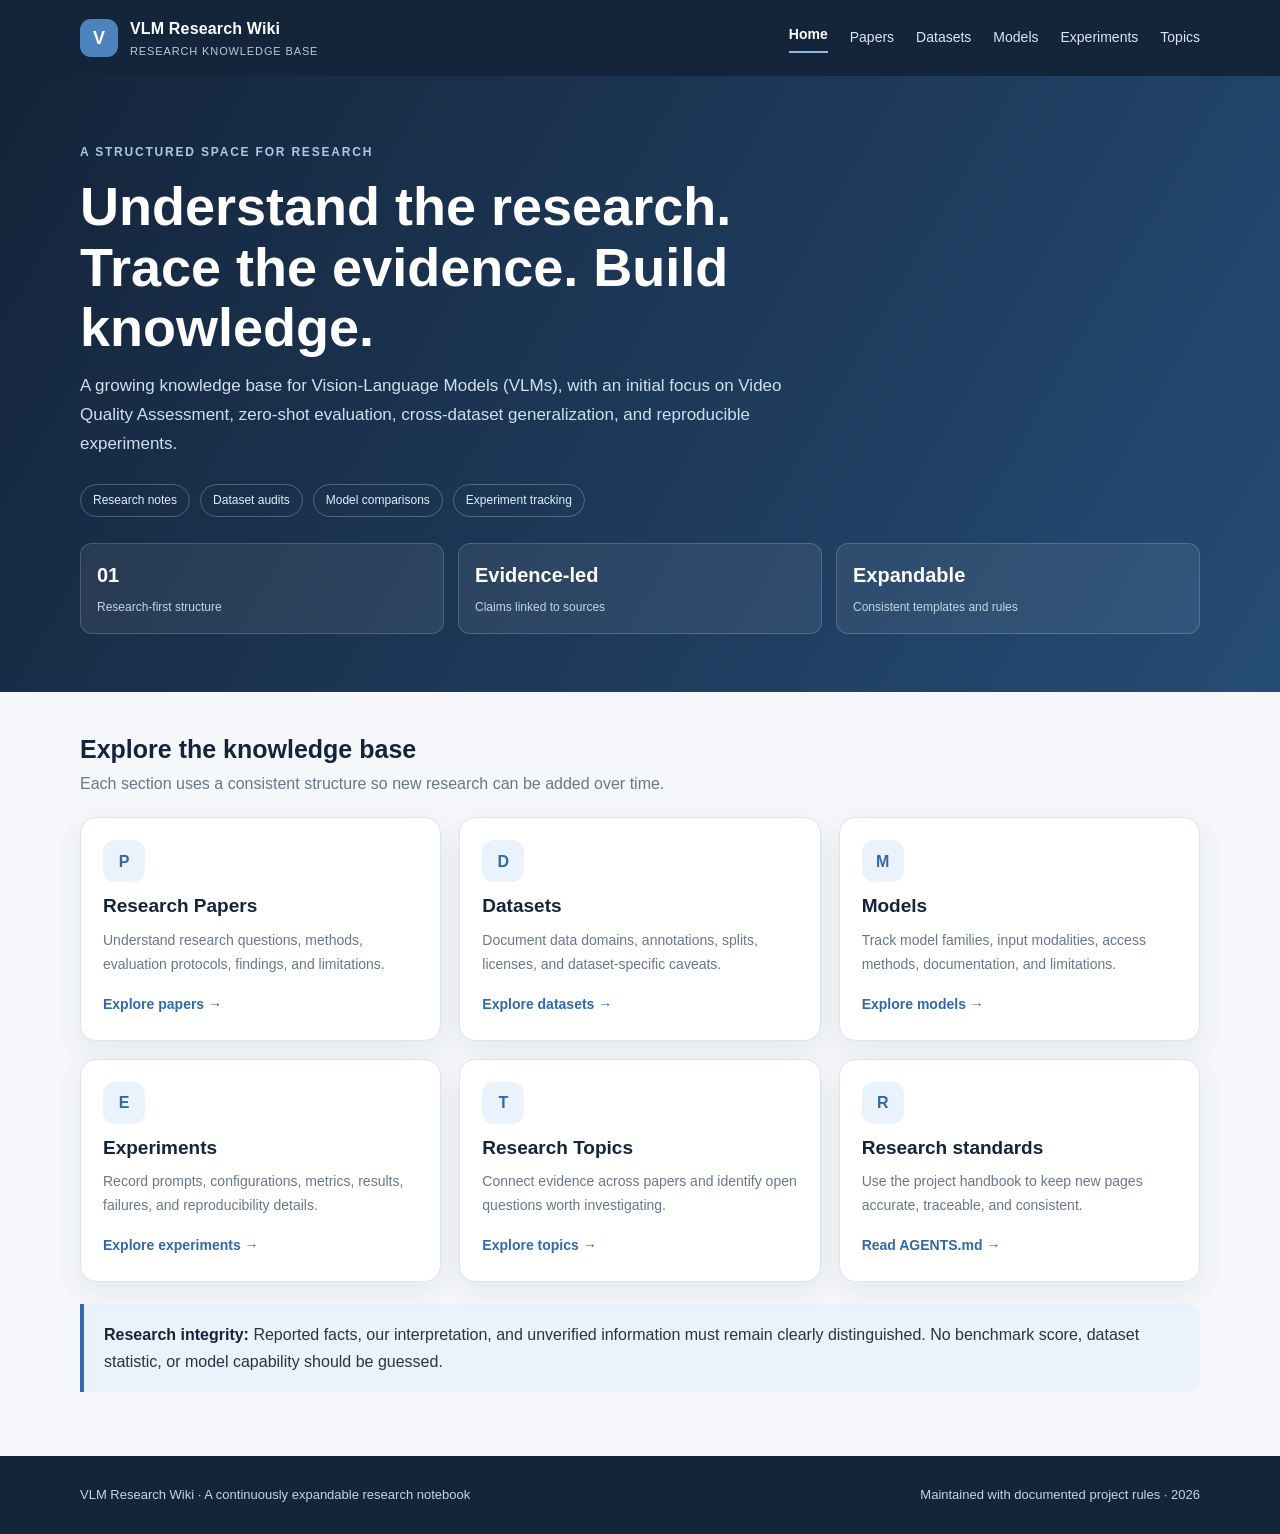
==== index.html @ b220627e "Initial commit: 上傳專案初始檔案" ====
<!doctype html>
<html lang="en">
<head>
  <meta charset="utf-8"><meta name="viewport" content="width=device-width, initial-scale=1">
  <meta name="description" content="A structured research knowledge base for Vision-Language Models, Video Quality Assessment, datasets, models, and reproducible experiments.">
  <title>VLM Research Wiki | Research Knowledge Base</title><link rel="stylesheet" href="assets/css/style.css"><script defer src="assets/js/main.js"></script>
</head>
<body>
<header class="site-header"><div class="container topbar">
  <a class="brand" href="index.html"><span class="brand-mark">V</span><span>VLM Research Wiki<small>Research knowledge base</small></span></a>
  <button class="menu-toggle" aria-expanded="false" aria-label="Toggle navigation">Menu</button>
  <nav class="nav" aria-label="Main navigation"><a href="index.html" aria-current="page">Home</a><a href="papers/index.html">Papers</a><a href="datasets/index.html">Datasets</a><a href="models/index.html">Models</a><a href="experiments/index.html">Experiments</a><a href="topics/index.html">Topics</a></nav>
</div></header>
<main>
<section class="hero"><div class="container"><div class="eyebrow">A structured space for research</div><h1>Understand the research.<br>Trace the evidence. Build knowledge.</h1><p>A growing knowledge base for Vision-Language Models (VLMs), with an initial focus on Video Quality Assessment, zero-shot evaluation, cross-dataset generalization, and reproducible experiments.</p><div class="hero-meta"><span class="pill">Research notes</span><span class="pill">Dataset audits</span><span class="pill">Model comparisons</span><span class="pill">Experiment tracking</span></div><div class="stat-row"><div class="stat"><strong>01</strong><span>Research-first structure</span></div><div class="stat"><strong>Evidence-led</strong><span>Claims linked to sources</span></div><div class="stat"><strong>Expandable</strong><span>Consistent templates and rules</span></div></div></div></section>
<section class="section"><div class="container"><div class="section-head"><div><h2>Explore the knowledge base</h2><p>Each section uses a consistent structure so new research can be added over time.</p></div></div><div class="grid">
<article class="card"><div class="card-icon">P</div><h3>Research Papers</h3><p>Understand research questions, methods, evaluation protocols, findings, and limitations.</p><a class="card-link" href="papers/index.html">Explore papers →</a></article>
<article class="card"><div class="card-icon">D</div><h3>Datasets</h3><p>Document data domains, annotations, splits, licenses, and dataset-specific caveats.</p><a class="card-link" href="datasets/index.html">Explore datasets →</a></article>
<article class="card"><div class="card-icon">M</div><h3>Models</h3><p>Track model families, input modalities, access methods, documentation, and limitations.</p><a class="card-link" href="models/index.html">Explore models →</a></article>
<article class="card"><div class="card-icon">E</div><h3>Experiments</h3><p>Record prompts, configurations, metrics, results, failures, and reproducibility details.</p><a class="card-link" href="experiments/index.html">Explore experiments →</a></article>
<article class="card"><div class="card-icon">T</div><h3>Research Topics</h3><p>Connect evidence across papers and identify open questions worth investigating.</p><a class="card-link" href="topics/index.html">Explore topics →</a></article>
<article class="card"><div class="card-icon">R</div><h3>Research standards</h3><p>Use the project handbook to keep new pages accurate, traceable, and consistent.</p><a class="card-link" href="AGENTS.md">Read AGENTS.md →</a></article>
</div><div class="callout"><strong>Research integrity:</strong> Reported facts, our interpretation, and unverified information must remain clearly distinguished. No benchmark score, dataset statistic, or model capability should be guessed.</div></div></section>
</main>
<footer class="site-footer"><div class="container footer-inner"><span>VLM Research Wiki · A continuously expandable research notebook</span><span>Maintained with documented project rules · <span data-year></span></span></div></footer>
</body></html>
---- assets/css/style.css ----
:root{--navy:#14243a;--navy-2:#203a59;--blue:#3269a8;--blue-soft:#eaf2fb;--ink:#263445;--muted:#687789;--line:#dce4ec;--bg:#f5f7fa;--white:#fff;--green:#237a62;--shadow:0 10px 28px rgba(20,36,58,.07);--radius:16px;--max:1120px}
*{box-sizing:border-box}html{scroll-behavior:smooth}body{margin:0;background:var(--bg);color:var(--ink);font:16px/1.7 Inter,-apple-system,BlinkMacSystemFont,"Segoe UI",sans-serif}a{color:var(--blue);text-decoration:none}a:hover{text-decoration:underline}a:focus-visible,button:focus-visible{outline:3px solid #f0b44d;outline-offset:3px}.container{width:min(var(--max),calc(100% - 40px));margin:auto}.site-header{background:var(--navy);color:white}.topbar{min-height:76px;display:flex;align-items:center;justify-content:space-between;gap:24px}.brand{display:flex;align-items:center;gap:12px;color:white;font-weight:750;letter-spacing:.01em}.brand-mark{width:38px;height:38px;border-radius:11px;background:#4d83bd;display:grid;place-items:center;font-size:18px}.brand small{display:block;color:#b9c9da;font-size:11px;font-weight:500;letter-spacing:.08em;text-transform:uppercase}.nav{display:flex;gap:22px;align-items:center;flex-wrap:wrap}.nav a{color:#dce7f2;font-size:14px}.nav a[aria-current=page]{color:white;font-weight:750;border-bottom:2px solid #8db9e8;padding-bottom:5px}.hero{padding:66px 0 58px;background:linear-gradient(120deg,#14243a,#254c75);color:white}.eyebrow{font-size:12px;letter-spacing:.15em;text-transform:uppercase;color:#a9c9e9;font-weight:750}.hero h1{font-size:clamp(34px,5vw,54px);line-height:1.12;max-width:780px;margin:14px 0}.hero p{color:#d2dfeb;max-width:720px;font-size:17px;margin:0}.hero-meta{display:flex;gap:10px;flex-wrap:wrap;margin-top:26px}.pill{border:1px solid rgba(255,255,255,.25);border-radius:999px;padding:5px 12px;color:#e4edf6;font-size:12px}.section{padding:42px 0}.section-head{display:flex;justify-content:space-between;align-items:end;gap:20px;margin-bottom:20px}.section-head h2{font-size:25px;line-height:1.25;margin:0;color:var(--navy)}.section-head p{margin:5px 0 0;color:var(--muted)}.grid{display:grid;grid-template-columns:repeat(3,minmax(0,1fr));gap:18px}.card{background:var(--white);border:1px solid var(--line);border-radius:var(--radius);padding:22px;box-shadow:var(--shadow)}.card h3{margin:8px 0 6px;color:var(--navy);font-size:19px}.card p{margin:0;color:var(--muted);font-size:14px}.card-icon{width:42px;height:42px;border-radius:12px;background:var(--blue-soft);color:var(--blue);display:grid;place-items:center;font-weight:800}.card-link{display:inline-block;margin-top:17px;font-size:14px;font-weight:700}.stat-row{display:grid;grid-template-columns:repeat(3,1fr);gap:14px;margin-top:26px}.stat{border:1px solid rgba(255,255,255,.17);background:rgba(255,255,255,.07);padding:14px 16px;border-radius:12px}.stat strong{display:block;font-size:20px;color:white}.stat span{font-size:12px;color:#c5d5e5}.callout{border-left:4px solid var(--blue);background:var(--blue-soft);padding:17px 20px;border-radius:0 12px 12px 0;margin:22px 0}.callout strong{color:var(--navy)}.page-hero{padding:42px 0 30px;background:#eaf0f6;border-bottom:1px solid var(--line)}.breadcrumb{font-size:13px;color:var(--muted);margin-bottom:10px}.page-hero h1{margin:0;color:var(--navy);font-size:clamp(30px,4vw,42px);line-height:1.2}.page-hero p{max-width:760px;color:var(--muted);margin:10px 0 0}.content{max-width:850px;padding:34px 0 60px}.content h2{color:var(--navy);font-size:23px;margin:32px 0 10px}.content h3{color:var(--navy);font-size:18px;margin:24px 0 8px}.content p,.content li{color:#435367}.content ul{padding-left:22px}.content table{width:100%;border-collapse:collapse;background:white;border:1px solid var(--line);font-size:14px}.content th,.content td{text-align:left;padding:11px 13px;border-bottom:1px solid var(--line);vertical-align:top}.content th{background:#edf2f7;color:var(--navy)}.tag{display:inline-block;border-radius:6px;background:#edf2f7;color:#52657a;padding:3px 8px;font-size:11px;font-weight:700}.status{color:var(--green);font-weight:700}.site-footer{background:var(--navy);color:#c7d4e2;padding:28px 0;font-size:13px}.footer-inner{display:flex;justify-content:space-between;gap:20px;flex-wrap:wrap}.footer-inner a{color:#dce8f5}.empty-state{padding:24px;border:1px dashed #b8c7d6;border-radius:12px;background:#fff;color:var(--muted)}.menu-toggle{display:none;background:transparent;color:white;border:1px solid #6f849a;border-radius:8px;padding:7px 10px}
@media(max-width:760px){.topbar{padding:14px 0;align-items:flex-start}.menu-toggle{display:block}.nav{display:none;width:100%;padding:8px 0 12px}.nav.open{display:flex}.topbar{flex-wrap:wrap}.brand{flex:1}.grid{grid-template-columns:1fr}.hero{padding:48px 0}.stat-row{grid-template-columns:1fr}.section-head{align-items:flex-start;flex-direction:column}.container{width:min(var(--max),calc(100% - 28px))}}
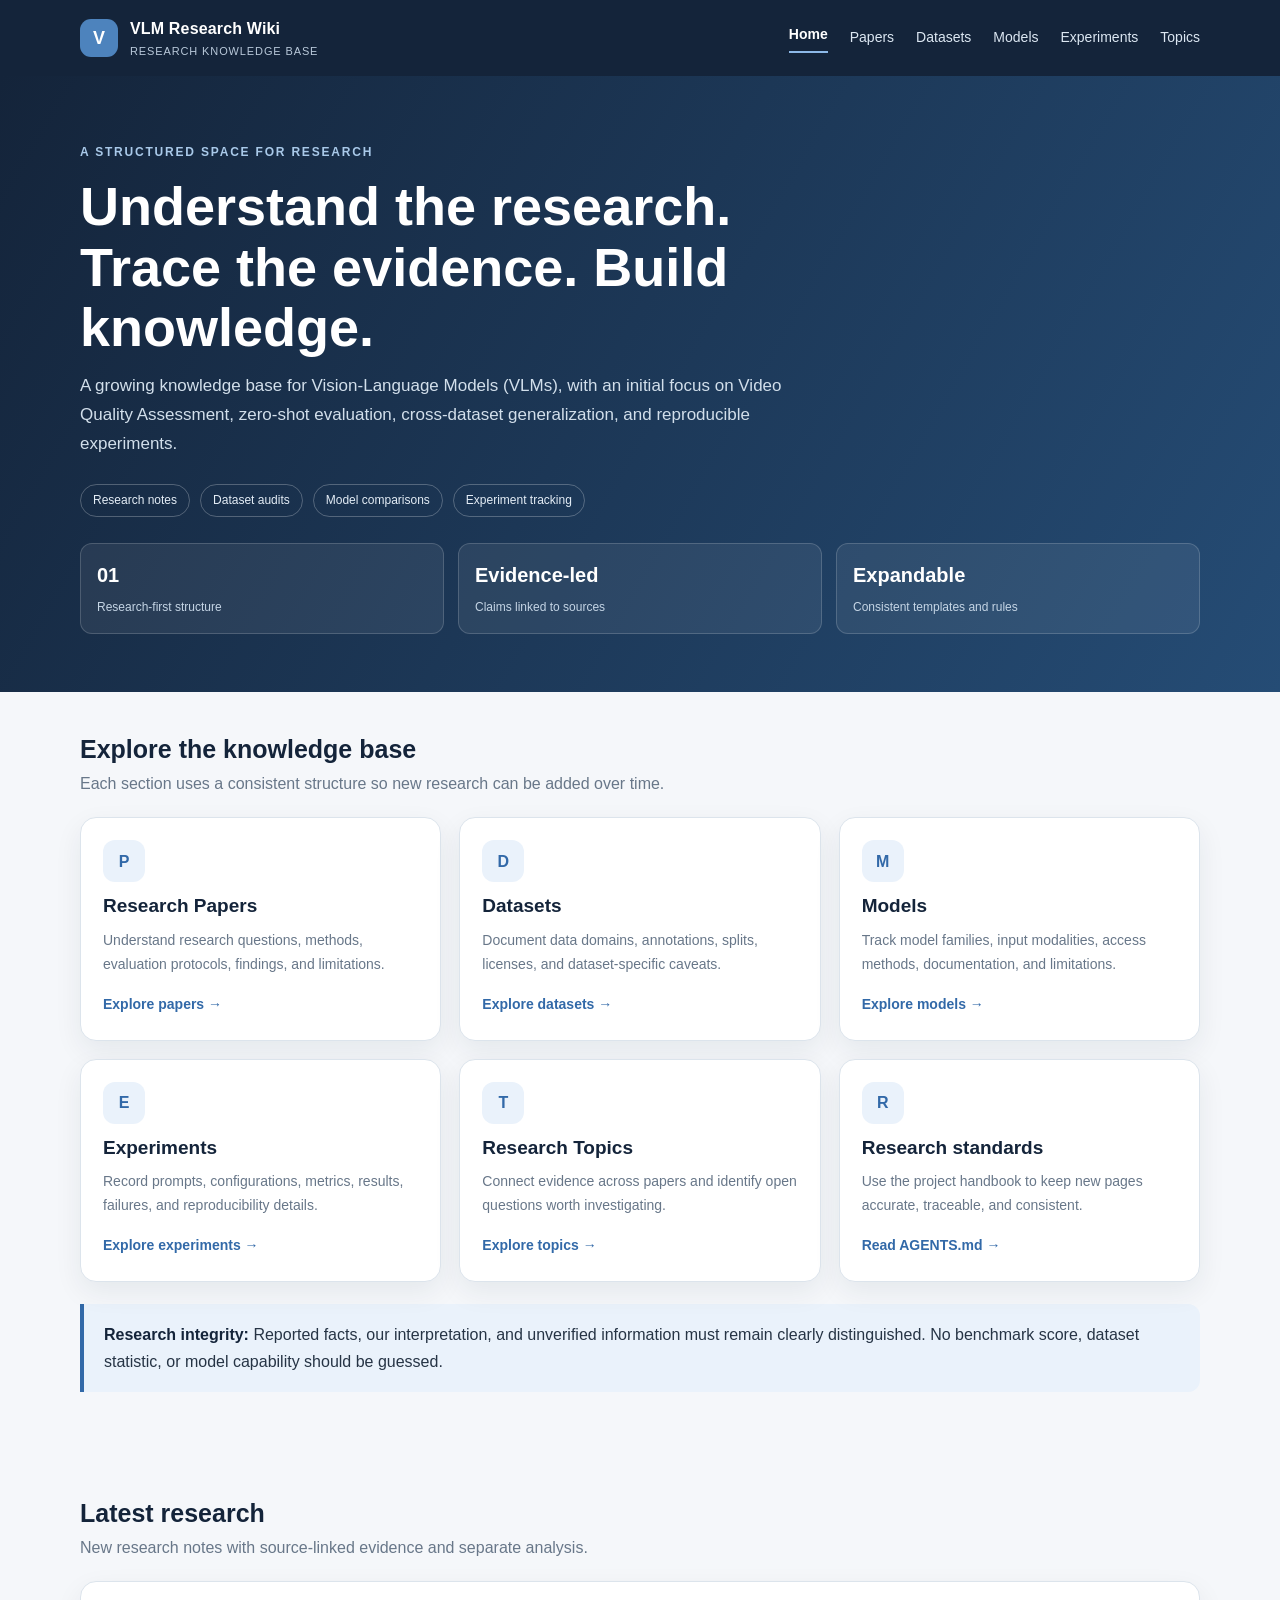
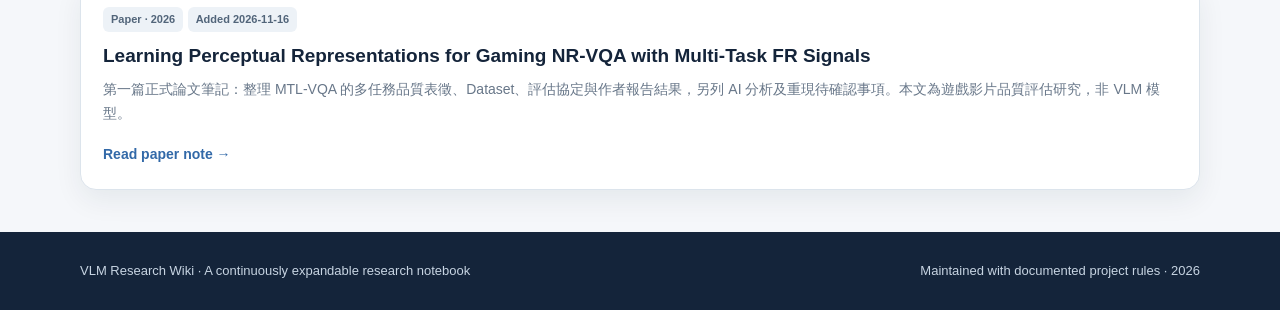
==== commit b8986f63: "Add first VQA research paper" ====
--- a/index.html
+++ b/index.html
@@ -21,6 +21,10 @@
 <article class="card"><div class="card-icon">T</div><h3>Research Topics</h3><p>Connect evidence across papers and identify open questions worth investigating.</p><a class="card-link" href="topics/index.html">Explore topics →</a></article>
 <article class="card"><div class="card-icon">R</div><h3>Research standards</h3><p>Use the project handbook to keep new pages accurate, traceable, and consistent.</p><a class="card-link" href="AGENTS.md">Read AGENTS.md →</a></article>
 </div><div class="callout"><strong>Research integrity:</strong> Reported facts, our interpretation, and unverified information must remain clearly distinguished. No benchmark score, dataset statistic, or model capability should be guessed.</div></div></section>
+<section class="section" aria-labelledby="latest-research"><div class="container">
+<div class="section-head"><div><h2 id="latest-research">Latest research</h2><p>New research notes with source-linked evidence and separate analysis.</p></div></div>
+<article class="card"><span class="tag">Paper · 2026</span> <span class="tag">Added 2026-11-16</span><h3 lang="en">Learning Perceptual Representations for Gaming NR-VQA with Multi-Task FR Signals</h3><p lang="zh-Hant">第一篇正式論文筆記：整理 MTL-VQA 的多任務品質表徵、Dataset、評估協定與作者報告結果，另列 AI 分析及重現待確認事項。本文為遊戲影片品質評估研究，非 VLM 模型。</p><a class="card-link" href="papers/mtl-vqa-gaming-perceptual-representations.html">Read paper note →</a></article>
+</div></section>
 </main>
 <footer class="site-footer"><div class="container footer-inner"><span>VLM Research Wiki · A continuously expandable research notebook</span><span>Maintained with documented project rules · <span data-year></span></span></div></footer>
 </body></html>
